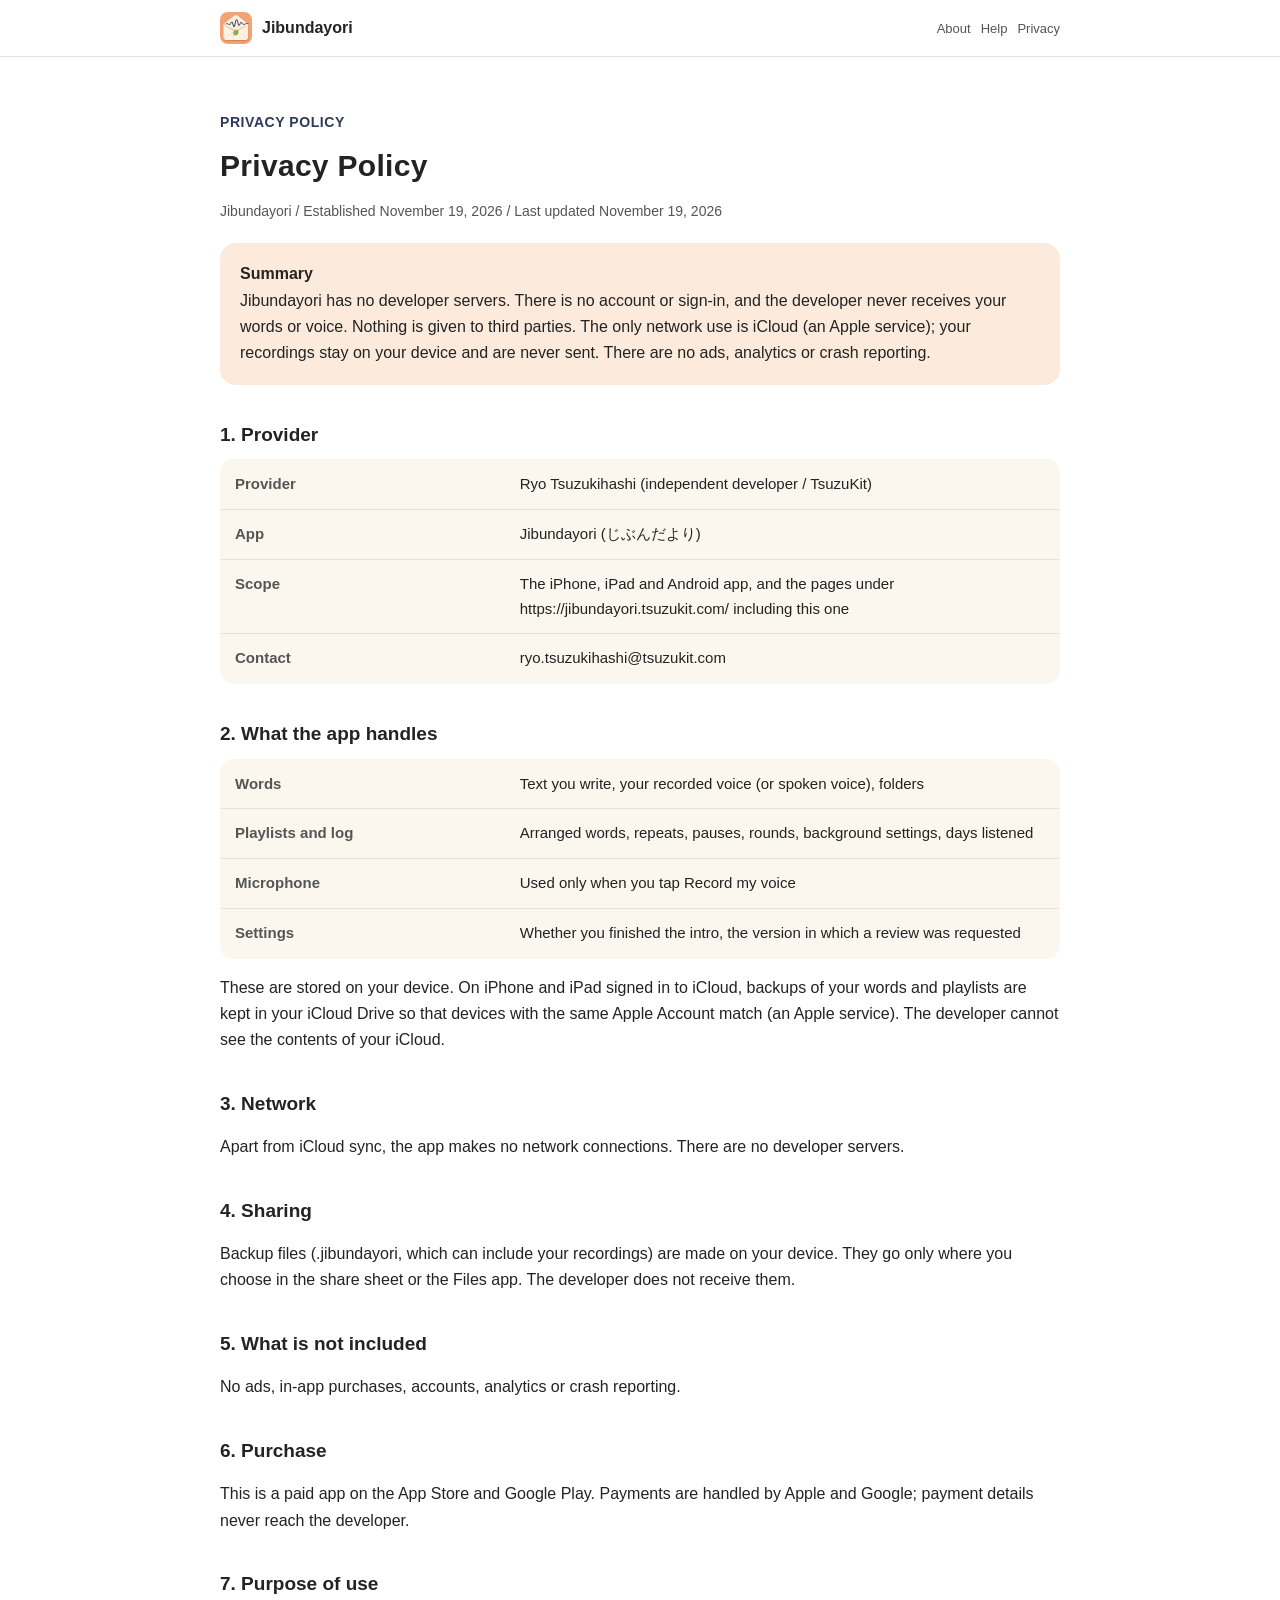
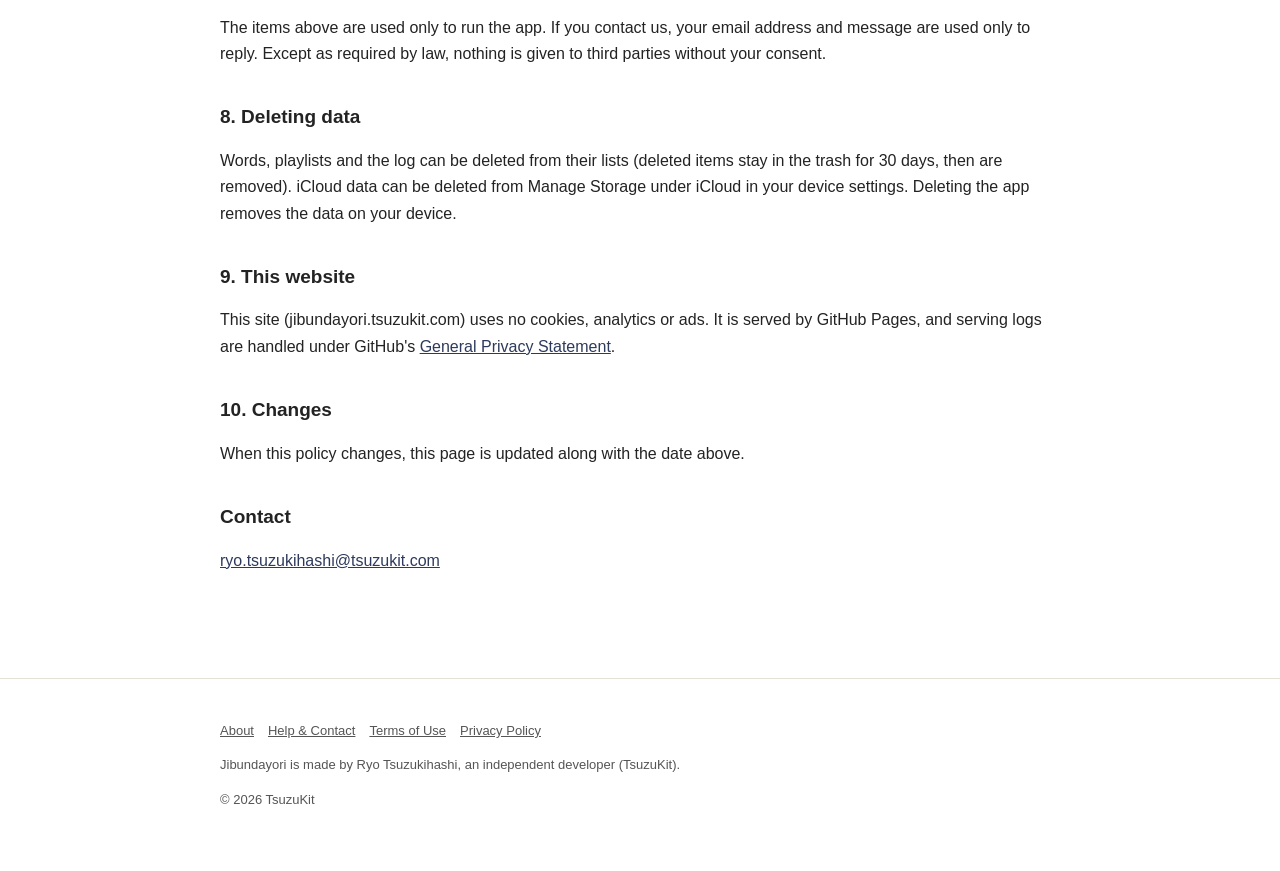
==== privacy.html @ 4be4f835 "じぶんだよりのサイト（紹介・使い方・プライバシー・規約）" ====
<!DOCTYPE html>
<html lang="ja" data-title-ja="プライバシーポリシー - じぶんだより" data-title-en="Privacy Policy - Jibundayori">
<head>
<meta charset="UTF-8">
<meta name="viewport" content="width=device-width, initial-scale=1">
<script>(function(){var l=navigator.languages&&navigator.languages.length?navigator.languages:[navigator.language||"ja"],p="en";for(var i=0;i<l.length;i++){var c=String(l[i]).toLowerCase();if(c.indexOf("ja")===0){p="ja";break}if(c.indexOf("en")===0){p="en";break}}var d=document.documentElement;d.lang=p;var t=d.getAttribute("data-title-"+p);if(t){document.title=t}})();</script>
<title>プライバシーポリシー - じぶんだより</title>
<meta name="description" content="じぶんだよりのプライバシーポリシー。開発者は個人情報を集めません。録った声は端末の外に送りません。 / Privacy Policy for Jibundayori. The developer collects no personal information. Your recordings never leave your device.">
<meta property="og:title" content="プライバシーポリシー - じぶんだより">
<meta property="og:description" content="じぶんだよりのプライバシーポリシー。開発者は個人情報を集めません。録った声は端末の外に送りません。">
<meta property="og:type" content="website">
<meta property="og:url" content="https://jibundayori.tsuzukit.com/privacy.html">
<meta property="og:image" content="https://jibundayori.tsuzukit.com/assets/og.jpg">
<link rel="icon" href="assets/icon.png">
<link rel="apple-touch-icon" href="assets/icon.png">
<link rel="stylesheet" href="style.css">
</head>
<body>
<div data-l="ja" lang="ja">
<header class="site"><div class="wrap">
<a class="brand" href="./"><img src="assets/icon.png" alt="" width="32" height="32">じぶんだより</a>
<nav class="site"><a href="./">紹介</a><a href="support.html">使い方</a><a href="privacy.html">プライバシー</a></nav>
</div></header>
<main class="wrap">
<article class="doc">
<p class="eyebrow">PRIVACY POLICY</p>
<h1>プライバシーポリシー</h1>
<p class="meta">じぶんだより／制定日 2026年11月19日／改定日 2026年11月19日</p>
<div class="summary"><strong>このポリシーの要旨</strong><br>じぶんだよりは、開発者のサーバーを持たないアプリです。アカウント登録やログインはなく、開発者があなたのことばや声を受け取ることはありません。第三者に渡すこともありません。通信は iCloud（Apple のサービス）だけで、録った声は端末の中に置き、送信しません。広告、分析ツール、クラッシュを報告する仕組みは入れていません。</div>
<h2>1. 提供者</h2>
<table>
<tr><th>提供者</th><td>續橋涼（個人開発者 / TsuzuKit）</td></tr>
<tr><th>アプリ名</th><td>じぶんだより（英語名 Jibundayori）</td></tr>
<tr><th>対象</th><td>iPhone・iPad・Android 向けアプリと、このページを含む https://jibundayori.tsuzukit.com/ 配下のページ</td></tr>
<tr><th>連絡先</th><td>ryo.tsuzukihashi@tsuzukit.com</td></tr>
</table>
<h2>2. アプリが扱うもの</h2>
<table>
<tr><th>ことば</th><td>あなたが書いた本文・録った声（または合成の声）・フォルダ</td></tr>
<tr><th>流し方と記録</th><td>並べたことば・回数・間・周・BGM の設定・聞いた日</td></tr>
<tr><th>マイク</th><td>［自分の声で録る］を押したときだけ使います</td></tr>
<tr><th>アプリの設定</th><td>案内を終えたかどうか・レビューのお願いを出した版</td></tr>
</table>
<p>これらは端末の中に保存します。iCloud に入っている iPhone・iPad では、ことばと流し方の控えをあなたの iCloud Drive に置き、同じ Apple アカウントの端末でそろえます（Apple のサービス）。開発者は、あなたの iCloud の中身を見ることはできません。</p>
<h2>3. 通信</h2>
<p>iCloud との同期のほかに、通信はしません。開発者のサーバーはありません。</p>
<h2>4. 書き出し</h2>
<p>控えのファイル（.jibundayori・録った声を含めることができます）は端末の中で作ります。送り先は、あなたが共有の画面やファイル App で選んだ場所です。開発者には届きません。</p>
<h2>5. 入れていないもの</h2>
<p>広告・アプリ内課金・アカウント登録・分析ツール・クラッシュの報告は入れていません。</p>
<h2>6. 購入</h2>
<p>本アプリは App Store と Google Play の有料アプリです。お支払いは Apple・Google が処理し、支払いの情報は開発者には届きません。</p>
<h2>7. 情報を使う目的</h2>
<p>上のものは、アプリを動かすためだけに使います。お問い合わせをいただいたときは、メールアドレスと内容をお返事のためだけに使います。法令にもとづく場合を除き、本人の同意なく第三者に渡すことはありません。</p>
<h2>8. 消したいとき</h2>
<p>ことば・流し方・記録は、それぞれの一覧から消せます（消したものはゴミ箱に30日残り、そのあと消えます）。iCloud の記録は、端末の設定の iCloud の「ストレージを管理」から消せます。アプリを消すと、端末の中のデータは消えます。</p>
<h2>9. このウェブサイトについて</h2>
<p>このサイト（jibundayori.tsuzukit.com）は、Cookie も、アクセスを計測する仕組みも、広告も使っていません。サイトは GitHub Pages で配信しており、配信の記録は GitHub の <a href="https://docs.github.com/ja/site-policy/privacy-policies/github-general-privacy-statement">プライバシーについての声明</a> に沿って扱われます。</p>
<h2>10. 改定</h2>
<p>このポリシーを変えるときは、このページを書きかえ、上の改定日を新しくします。</p>
<h2>お問い合わせ</h2>
<p><a href="mailto:ryo.tsuzukihashi@tsuzukit.com">ryo.tsuzukihashi@tsuzukit.com</a></p>
</article>
</main>
<footer class="site"><div class="wrap">
<p><a href="./">紹介</a><a href="support.html">使い方とお問い合わせ</a><a href="terms.html">利用規約</a><a href="privacy.html">プライバシーポリシー</a></p>
<p>じぶんだよりは、個人開発者の續橋涼（TsuzuKit）が作っているアプリです。</p>
<p>© 2026 TsuzuKit</p>
</div></footer>
</div>
<div data-l="en" lang="en">
<header class="site"><div class="wrap">
<a class="brand" href="./"><img src="assets/icon.png" alt="" width="32" height="32">Jibundayori</a>
<nav class="site"><a href="./">About</a><a href="support.html">Help</a><a href="privacy.html">Privacy</a></nav>
</div></header>
<main class="wrap">
<article class="doc">
<p class="eyebrow">PRIVACY POLICY</p>
<h1>Privacy Policy</h1>
<p class="meta">Jibundayori / Established November 19, 2026 / Last updated November 19, 2026</p>
<div class="summary"><strong>Summary</strong><br>Jibundayori has no developer servers. There is no account or sign-in, and the developer never receives your words or voice. Nothing is given to third parties. The only network use is iCloud (an Apple service); your recordings stay on your device and are never sent. There are no ads, analytics or crash reporting.</div>
<h2>1. Provider</h2>
<table>
<tr><th>Provider</th><td>Ryo Tsuzukihashi (independent developer / TsuzuKit)</td></tr>
<tr><th>App</th><td>Jibundayori (じぶんだより)</td></tr>
<tr><th>Scope</th><td>The iPhone, iPad and Android app, and the pages under https://jibundayori.tsuzukit.com/ including this one</td></tr>
<tr><th>Contact</th><td>ryo.tsuzukihashi@tsuzukit.com</td></tr>
</table>
<h2>2. What the app handles</h2>
<table>
<tr><th>Words</th><td>Text you write, your recorded voice (or spoken voice), folders</td></tr>
<tr><th>Playlists and log</th><td>Arranged words, repeats, pauses, rounds, background settings, days listened</td></tr>
<tr><th>Microphone</th><td>Used only when you tap Record my voice</td></tr>
<tr><th>Settings</th><td>Whether you finished the intro, the version in which a review was requested</td></tr>
</table>
<p>These are stored on your device. On iPhone and iPad signed in to iCloud, backups of your words and playlists are kept in your iCloud Drive so that devices with the same Apple Account match (an Apple service). The developer cannot see the contents of your iCloud.</p>
<h2>3. Network</h2>
<p>Apart from iCloud sync, the app makes no network connections. There are no developer servers.</p>
<h2>4. Sharing</h2>
<p>Backup files (.jibundayori, which can include your recordings) are made on your device. They go only where you choose in the share sheet or the Files app. The developer does not receive them.</p>
<h2>5. What is not included</h2>
<p>No ads, in-app purchases, accounts, analytics or crash reporting.</p>
<h2>6. Purchase</h2>
<p>This is a paid app on the App Store and Google Play. Payments are handled by Apple and Google; payment details never reach the developer.</p>
<h2>7. Purpose of use</h2>
<p>The items above are used only to run the app. If you contact us, your email address and message are used only to reply. Except as required by law, nothing is given to third parties without your consent.</p>
<h2>8. Deleting data</h2>
<p>Words, playlists and the log can be deleted from their lists (deleted items stay in the trash for 30 days, then are removed). iCloud data can be deleted from Manage Storage under iCloud in your device settings. Deleting the app removes the data on your device.</p>
<h2>9. This website</h2>
<p>This site (jibundayori.tsuzukit.com) uses no cookies, analytics or ads. It is served by GitHub Pages, and serving logs are handled under GitHub's <a href="https://docs.github.com/en/site-policy/privacy-policies/github-general-privacy-statement">General Privacy Statement</a>.</p>
<h2>10. Changes</h2>
<p>When this policy changes, this page is updated along with the date above.</p>
<h2>Contact</h2>
<p><a href="mailto:ryo.tsuzukihashi@tsuzukit.com">ryo.tsuzukihashi@tsuzukit.com</a></p>
</article>
</main>
<footer class="site"><div class="wrap">
<p><a href="./">About</a><a href="support.html">Help & Contact</a><a href="terms.html">Terms of Use</a><a href="privacy.html">Privacy Policy</a></p>
<p>Jibundayori is made by Ryo Tsuzukihashi, an independent developer (TsuzuKit).</p>
<p>© 2026 TsuzuKit</p>
</div></footer>
</div>
</body>
</html>
---- style.css ----
/* じぶんだより — 白い地・墨の文字・藍の差し色（白の上で 4.5:1 以上） */
:root {
  --paper: #ffffff; --card: #fbf7ee; --ink: #232323; --sub: #555555; --line: #e6e1d6;
  --vermilion: #2e3a5c; --vermilion-soft: #fcebdc; --navy: #2e3a5c; --correct: #2e3a5c;
}
@media (prefers-color-scheme: dark) {
  :root { --paper: #121418; --card: #1b1e24; --ink: #eef0f4; --sub: #b4b9c4; --line: #2a2f38;
    --vermilion: #f4b183; --vermilion-soft: #2a2219; --navy: #f4b183; --correct: #f4b183; }
}
* { box-sizing: border-box; }
html { -webkit-text-size-adjust: 100%; }
body { margin: 0; background: var(--paper); color: var(--ink); line-height: 1.8;
  font-family: -apple-system, BlinkMacSystemFont, "Hiragino Sans", "Hiragino Kaku Gothic ProN", "Noto Sans JP", sans-serif; }
a { color: var(--navy); }
.wrap { max-width: 880px; margin: 0 auto; padding: 0 20px; }
header.site { border-bottom: 1px solid var(--line); background: var(--paper); position: sticky; top: 0; z-index: 5; }
header.site .wrap { display: flex; align-items: center; gap: 16px; min-height: 56px; }
.brand { display: flex; align-items: center; gap: 10px; font-weight: 800; text-decoration: none; color: var(--ink); margin-right: auto; }
.brand img { width: 32px; height: 32px; border-radius: 8px; }
nav.site a { font-size: 14px; text-decoration: none; color: var(--sub); margin-left: 14px; white-space: nowrap; }
nav.site a:hover { color: var(--ink); }
.hero { padding: 56px 0 40px; display: grid; gap: 32px; align-items: center; }
@media (min-width: 760px) { .hero { grid-template-columns: 1.1fr 0.9fr; } }
.eyebrow { color: var(--vermilion); font-weight: 700; font-size: 14px; letter-spacing: 0.04em; }
h1 { font-size: clamp(30px, 6vw, 46px); line-height: 1.35; margin: 8px 0 16px; letter-spacing: 0.01em; }
h2 { font-size: 24px; margin: 56px 0 16px; line-height: 1.5; }
h3 { font-size: 17px; margin: 0 0 6px; }
.lead { font-size: 17px; color: var(--sub); }
.cta { display: inline-block; margin-top: 20px; background: var(--vermilion); color: #ffffff; font-weight: 700; text-decoration: none;
  padding: 14px 26px; border-radius: 16px; }
.note { font-size: 13px; color: var(--sub); }
.hero img { width: 100%; max-width: 320px; height: auto; justify-self: center; }
.grid { display: grid; gap: 14px; }
@media (min-width: 700px) { .grid.two { grid-template-columns: 1fr 1fr; } .grid.three { grid-template-columns: repeat(3, 1fr); } }
.card { background: var(--card); border: 1px solid var(--line); border-radius: 18px; padding: 20px; }
.card.em { background: var(--vermilion-soft); border-color: transparent; }
.steps { counter-reset: step; }
.steps .card { position: relative; padding-left: 62px; }
.steps .card::before { counter-increment: step; content: counter(step); position: absolute; left: 18px; top: 18px; width: 32px; height: 32px;
  border-radius: 50%; border: 2.5px solid var(--vermilion); color: var(--vermilion); font-weight: 800; display: grid; place-items: center; }
table { width: 100%; border-collapse: collapse; background: var(--card); border: 1px solid var(--line); border-radius: 14px; overflow: hidden; }
th, td { text-align: left; padding: 12px 14px; border-bottom: 1px solid var(--line); vertical-align: top; font-size: 15px; }
th { width: 34%; color: var(--sub); font-weight: 600; }
tr:last-child th, tr:last-child td { border-bottom: none; }
.doc { padding: 40px 0 24px; }
.doc h1 { font-size: 30px; }
.doc h2 { font-size: 19px; margin: 36px 0 10px; }
.doc .meta { color: var(--sub); font-size: 14px; }
.doc .summary { background: var(--vermilion-soft); border-radius: 16px; padding: 18px 20px; margin: 20px 0; }
details { background: var(--card); border: 1px solid var(--line); border-radius: 14px; padding: 14px 18px; }
details + details { margin-top: 10px; }
summary { font-weight: 700; cursor: pointer; }
footer.site { border-top: 1px solid var(--line); margin-top: 64px; padding: 28px 0 48px; color: var(--sub); font-size: 13px; }
footer.site a { color: var(--sub); margin-right: 14px; }
.qid { font-family: ui-monospace, SFMono-Regular, Menlo, monospace; background: var(--card); border: 1px solid var(--line);
  border-radius: 8px; padding: 2px 8px; }
/* 端末の言語に合うほうだけ見せる（build.py が両方を1ページに入れる） */
html[lang="ja"] [data-l="en"], html[lang="en"] [data-l="ja"] { display: none; }
[lang="en"] { line-height: 1.65; }
[lang="en"] h1 { line-height: 1.2; }
[lang="en"] nav.site a { font-size: 13px; margin-left: 10px; }
@media (max-width: 480px) { nav.site a { font-size: 12px; margin-left: 8px; } header.site .wrap { gap: 4px; } .brand { gap: 7px; font-size: 15px; } }
.brand { white-space: nowrap; flex-shrink: 0; }
/* 幅の狭い画面では、上の帯の「紹介」を出さない（左のアプリ名が同じ行き先） */
@media (max-width: 480px) { nav.site a:first-child { display: none; } }
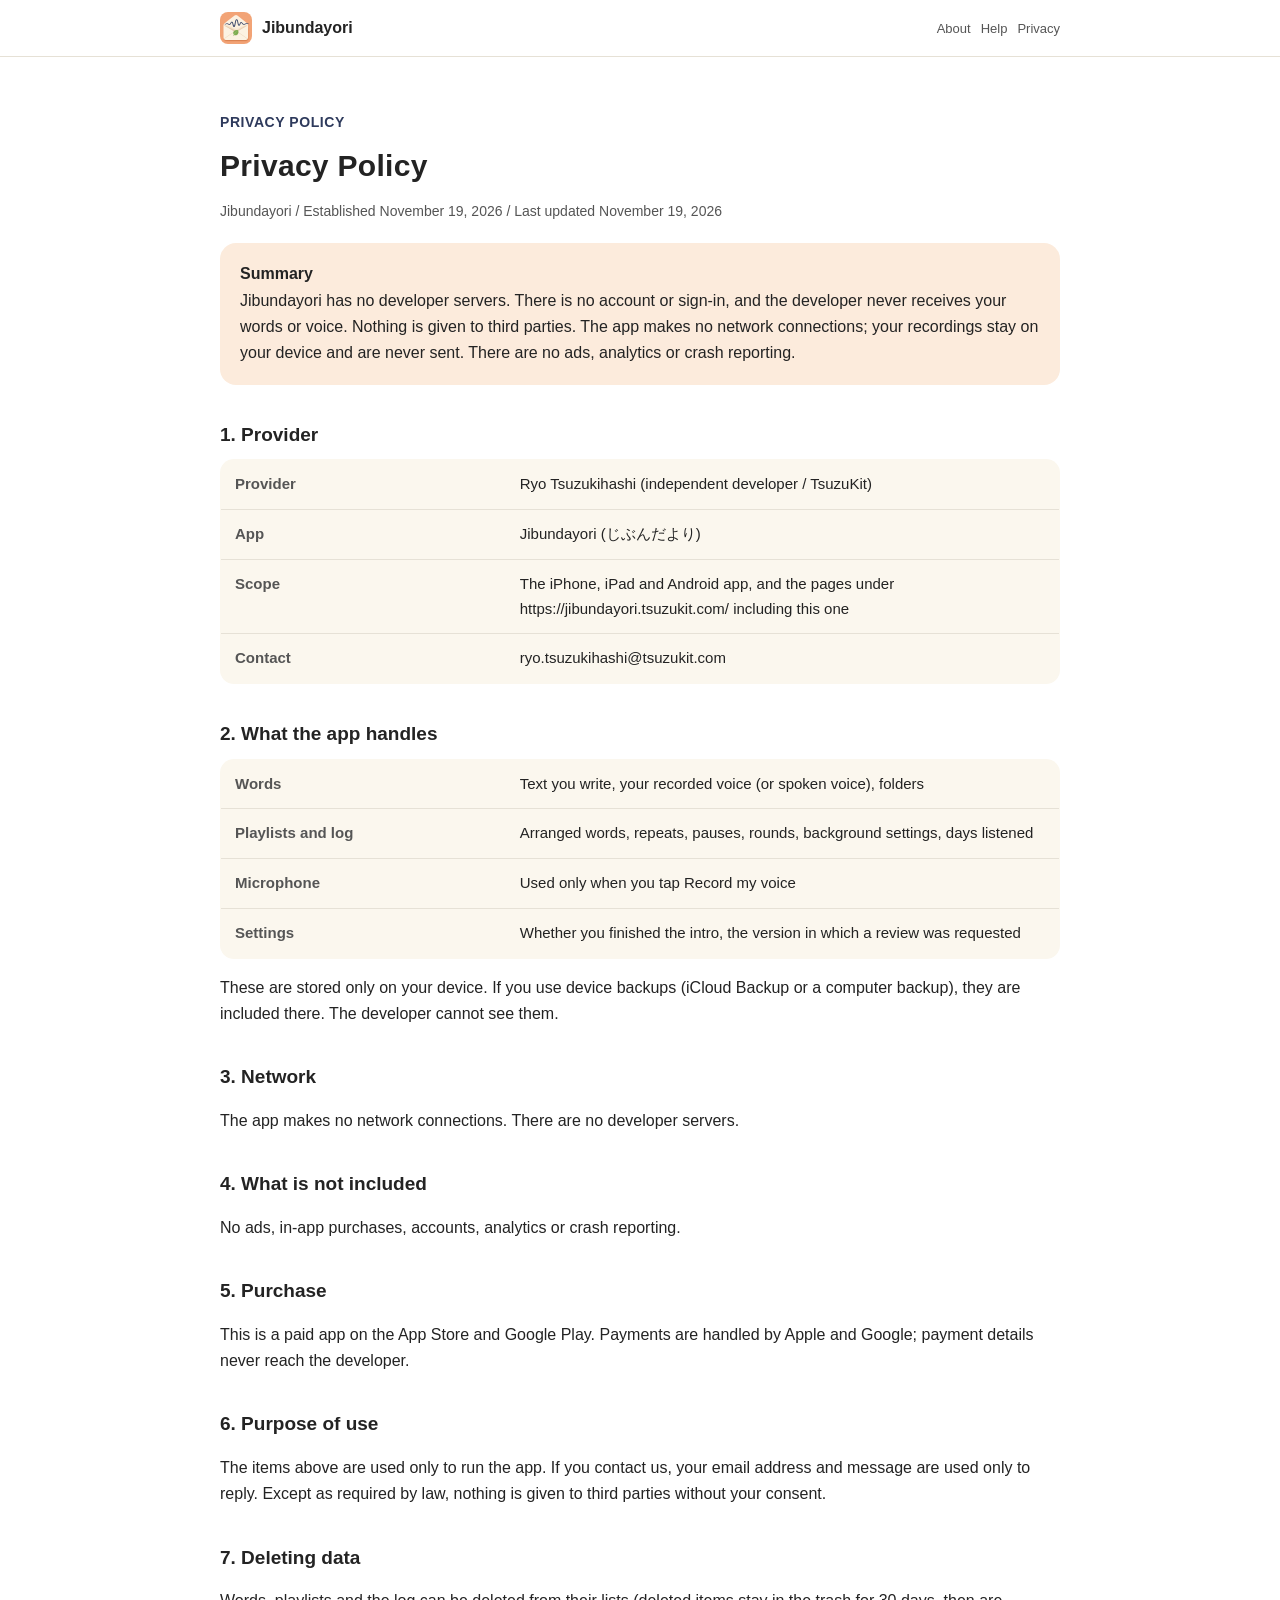
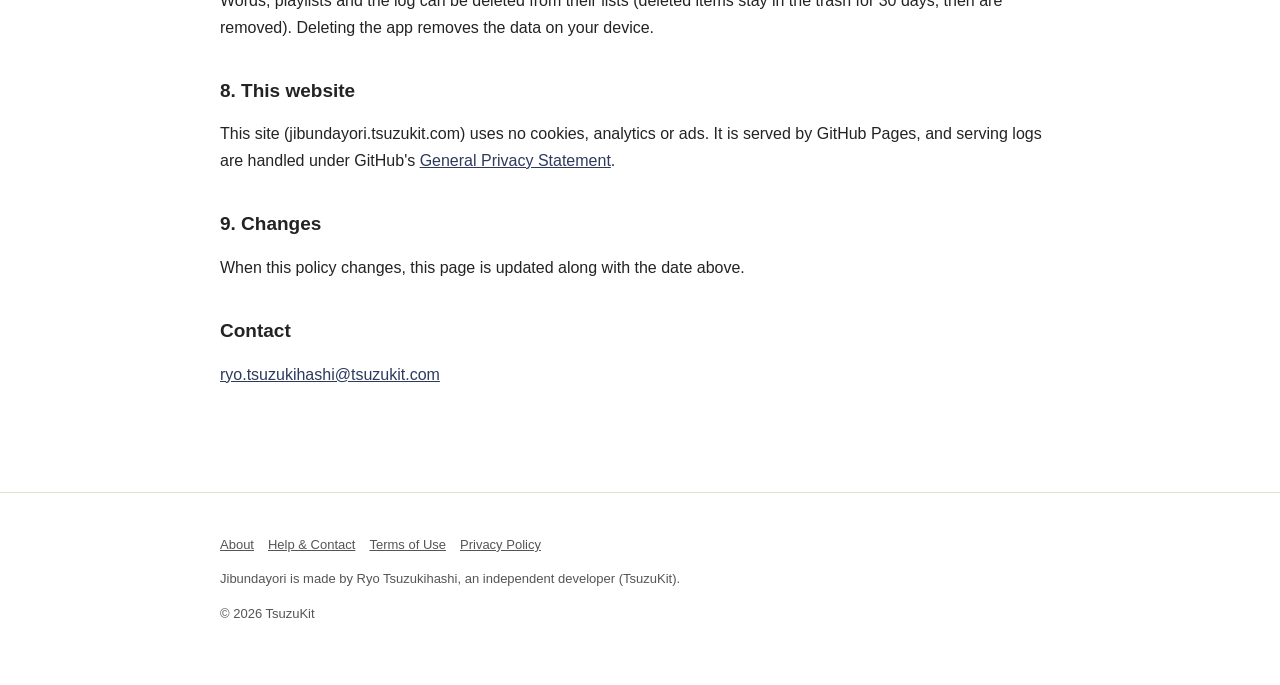
==== commit c25b3642: "fix: iCloud の控えと控えのファイルは 1.0 で作らないので、紹介・プライバシー・規約から外した" ====
--- a/privacy.html
+++ b/privacy.html
@@ -26,7 +26,7 @@
 <p class="eyebrow">PRIVACY POLICY</p>
 <h1>プライバシーポリシー</h1>
 <p class="meta">じぶんだより／制定日 2026年11月19日／改定日 2026年11月19日</p>
-<div class="summary"><strong>このポリシーの要旨</strong><br>じぶんだよりは、開発者のサーバーを持たないアプリです。アカウント登録やログインはなく、開発者があなたのことばや声を受け取ることはありません。第三者に渡すこともありません。通信は iCloud（Apple のサービス）だけで、録った声は端末の中に置き、送信しません。広告、分析ツール、クラッシュを報告する仕組みは入れていません。</div>
+<div class="summary"><strong>このポリシーの要旨</strong><br>じぶんだよりは、開発者のサーバーを持たないアプリです。アカウント登録やログインはなく、開発者があなたのことばや声を受け取ることはありません。第三者に渡すこともありません。アプリは通信をしません。録った声は端末の中に置き、送信しません。広告、分析ツール、クラッシュを報告する仕組みは入れていません。</div>
 <h2>1. 提供者</h2>
 <table>
 <tr><th>提供者</th><td>續橋涼（個人開発者 / TsuzuKit）</td></tr>
@@ -41,22 +41,20 @@
 <tr><th>マイク</th><td>［自分の声で録る］を押したときだけ使います</td></tr>
 <tr><th>アプリの設定</th><td>案内を終えたかどうか・レビューのお願いを出した版</td></tr>
 </table>
-<p>これらは端末の中に保存します。iCloud に入っている iPhone・iPad では、ことばと流し方の控えをあなたの iCloud Drive に置き、同じ Apple アカウントの端末でそろえます（Apple のサービス）。開発者は、あなたの iCloud の中身を見ることはできません。</p>
+<p>これらは端末の中にだけ保存します。端末のバックアップ（iCloud バックアップやパソコンへのバックアップ）を使っていれば、その中に入ります。開発者は見ることができません。</p>
 <h2>3. 通信</h2>
-<p>iCloud との同期のほかに、通信はしません。開発者のサーバーはありません。</p>
-<h2>4. 書き出し</h2>
-<p>控えのファイル（.jibundayori・録った声を含めることができます）は端末の中で作ります。送り先は、あなたが共有の画面やファイル App で選んだ場所です。開発者には届きません。</p>
-<h2>5. 入れていないもの</h2>
+<p>アプリは通信をしません。開発者のサーバーはありません。</p>
+<h2>4. 入れていないもの</h2>
 <p>広告・アプリ内課金・アカウント登録・分析ツール・クラッシュの報告は入れていません。</p>
-<h2>6. 購入</h2>
+<h2>5. 購入</h2>
 <p>本アプリは App Store と Google Play の有料アプリです。お支払いは Apple・Google が処理し、支払いの情報は開発者には届きません。</p>
-<h2>7. 情報を使う目的</h2>
+<h2>6. 情報を使う目的</h2>
 <p>上のものは、アプリを動かすためだけに使います。お問い合わせをいただいたときは、メールアドレスと内容をお返事のためだけに使います。法令にもとづく場合を除き、本人の同意なく第三者に渡すことはありません。</p>
-<h2>8. 消したいとき</h2>
-<p>ことば・流し方・記録は、それぞれの一覧から消せます（消したものはゴミ箱に30日残り、そのあと消えます）。iCloud の記録は、端末の設定の iCloud の「ストレージを管理」から消せます。アプリを消すと、端末の中のデータは消えます。</p>
-<h2>9. このウェブサイトについて</h2>
+<h2>7. 消したいとき</h2>
+<p>ことば・流し方・記録は、それぞれの一覧から消せます（消したものはゴミ箱に30日残り、そのあと消えます）。アプリを消すと、端末の中のデータは消えます。</p>
+<h2>8. このウェブサイトについて</h2>
 <p>このサイト（jibundayori.tsuzukit.com）は、Cookie も、アクセスを計測する仕組みも、広告も使っていません。サイトは GitHub Pages で配信しており、配信の記録は GitHub の <a href="https://docs.github.com/ja/site-policy/privacy-policies/github-general-privacy-statement">プライバシーについての声明</a> に沿って扱われます。</p>
-<h2>10. 改定</h2>
+<h2>9. 改定</h2>
 <p>このポリシーを変えるときは、このページを書きかえ、上の改定日を新しくします。</p>
 <h2>お問い合わせ</h2>
 <p><a href="mailto:ryo.tsuzukihashi@tsuzukit.com">ryo.tsuzukihashi@tsuzukit.com</a></p>
@@ -78,7 +76,7 @@
 <p class="eyebrow">PRIVACY POLICY</p>
 <h1>Privacy Policy</h1>
 <p class="meta">Jibundayori / Established November 19, 2026 / Last updated November 19, 2026</p>
-<div class="summary"><strong>Summary</strong><br>Jibundayori has no developer servers. There is no account or sign-in, and the developer never receives your words or voice. Nothing is given to third parties. The only network use is iCloud (an Apple service); your recordings stay on your device and are never sent. There are no ads, analytics or crash reporting.</div>
+<div class="summary"><strong>Summary</strong><br>Jibundayori has no developer servers. There is no account or sign-in, and the developer never receives your words or voice. Nothing is given to third parties. The app makes no network connections; your recordings stay on your device and are never sent. There are no ads, analytics or crash reporting.</div>
 <h2>1. Provider</h2>
 <table>
 <tr><th>Provider</th><td>Ryo Tsuzukihashi (independent developer / TsuzuKit)</td></tr>
@@ -93,22 +91,20 @@
 <tr><th>Microphone</th><td>Used only when you tap Record my voice</td></tr>
 <tr><th>Settings</th><td>Whether you finished the intro, the version in which a review was requested</td></tr>
 </table>
-<p>These are stored on your device. On iPhone and iPad signed in to iCloud, backups of your words and playlists are kept in your iCloud Drive so that devices with the same Apple Account match (an Apple service). The developer cannot see the contents of your iCloud.</p>
+<p>These are stored only on your device. If you use device backups (iCloud Backup or a computer backup), they are included there. The developer cannot see them.</p>
 <h2>3. Network</h2>
-<p>Apart from iCloud sync, the app makes no network connections. There are no developer servers.</p>
-<h2>4. Sharing</h2>
-<p>Backup files (.jibundayori, which can include your recordings) are made on your device. They go only where you choose in the share sheet or the Files app. The developer does not receive them.</p>
-<h2>5. What is not included</h2>
+<p>The app makes no network connections. There are no developer servers.</p>
+<h2>4. What is not included</h2>
 <p>No ads, in-app purchases, accounts, analytics or crash reporting.</p>
-<h2>6. Purchase</h2>
+<h2>5. Purchase</h2>
 <p>This is a paid app on the App Store and Google Play. Payments are handled by Apple and Google; payment details never reach the developer.</p>
-<h2>7. Purpose of use</h2>
+<h2>6. Purpose of use</h2>
 <p>The items above are used only to run the app. If you contact us, your email address and message are used only to reply. Except as required by law, nothing is given to third parties without your consent.</p>
-<h2>8. Deleting data</h2>
-<p>Words, playlists and the log can be deleted from their lists (deleted items stay in the trash for 30 days, then are removed). iCloud data can be deleted from Manage Storage under iCloud in your device settings. Deleting the app removes the data on your device.</p>
-<h2>9. This website</h2>
+<h2>7. Deleting data</h2>
+<p>Words, playlists and the log can be deleted from their lists (deleted items stay in the trash for 30 days, then are removed). Deleting the app removes the data on your device.</p>
+<h2>8. This website</h2>
 <p>This site (jibundayori.tsuzukit.com) uses no cookies, analytics or ads. It is served by GitHub Pages, and serving logs are handled under GitHub's <a href="https://docs.github.com/en/site-policy/privacy-policies/github-general-privacy-statement">General Privacy Statement</a>.</p>
-<h2>10. Changes</h2>
+<h2>9. Changes</h2>
 <p>When this policy changes, this page is updated along with the date above.</p>
 <h2>Contact</h2>
 <p><a href="mailto:ryo.tsuzukihashi@tsuzukit.com">ryo.tsuzukihashi@tsuzukit.com</a></p>
